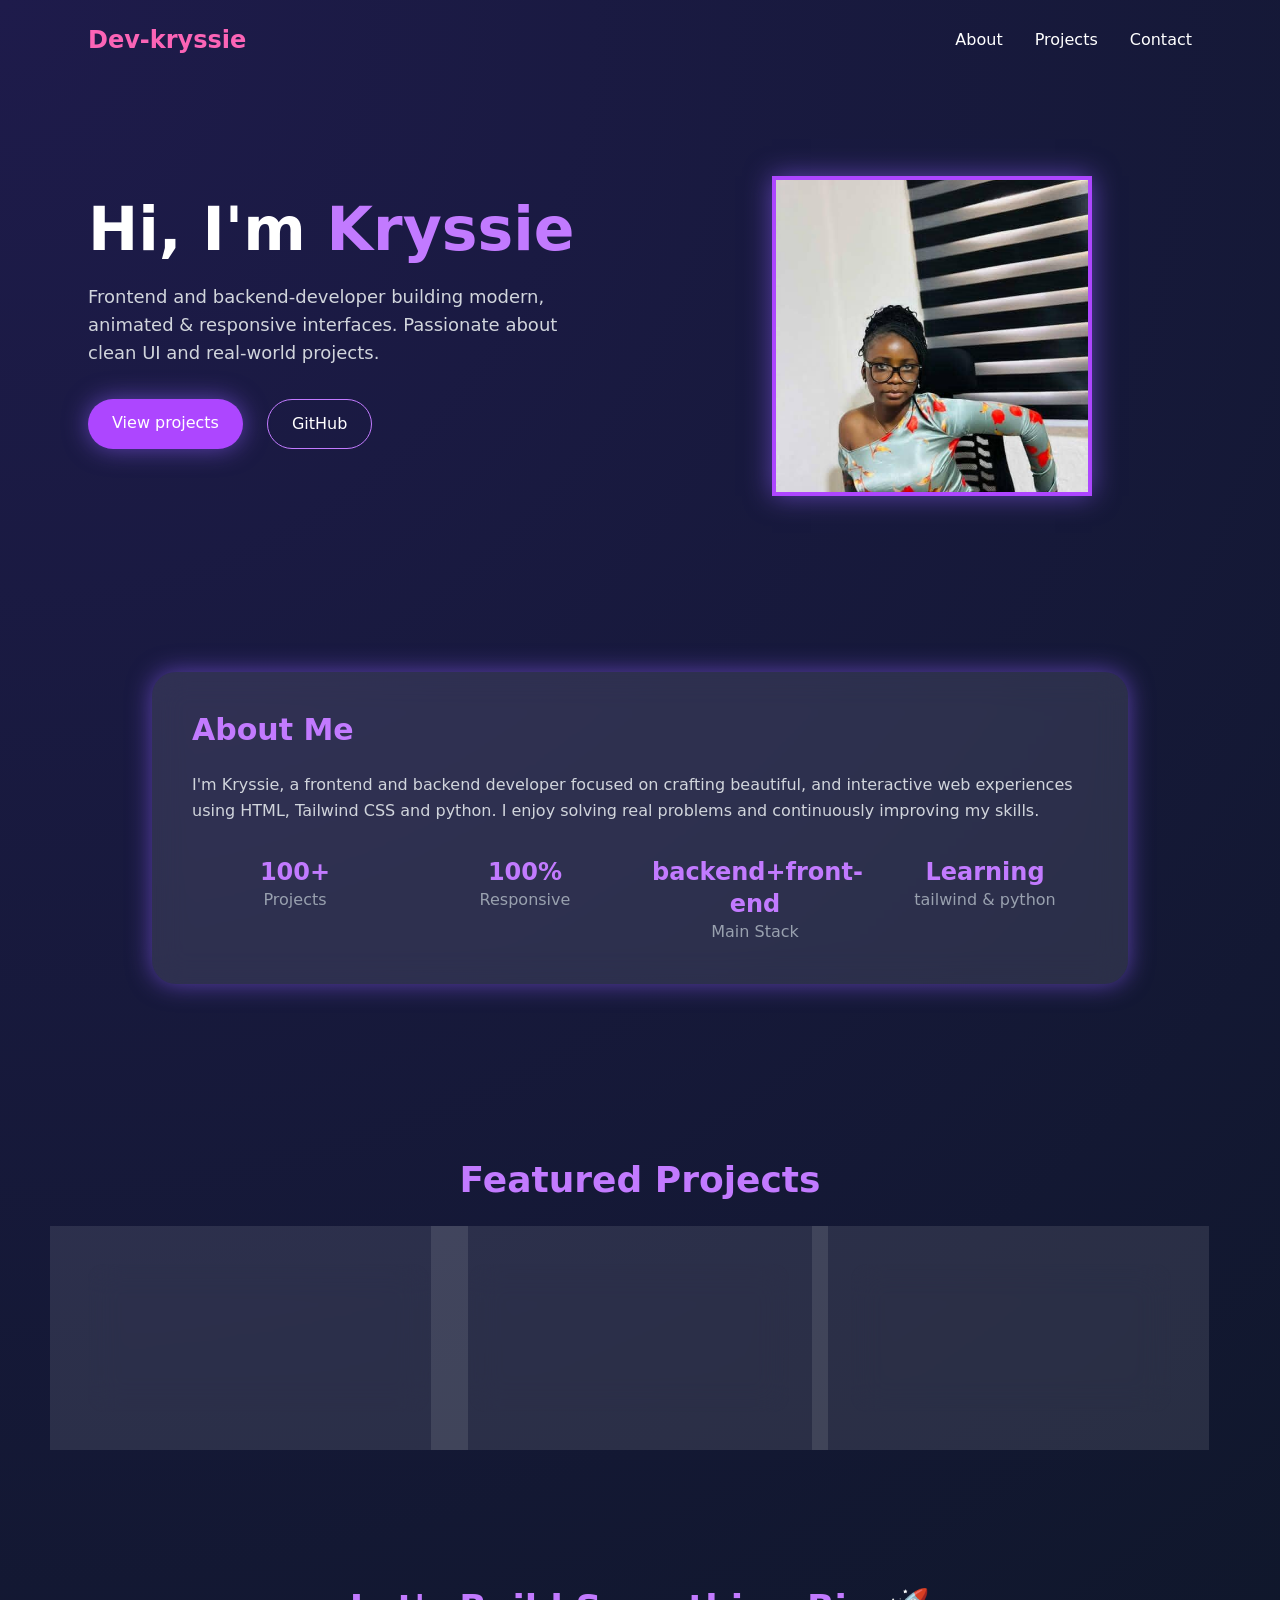
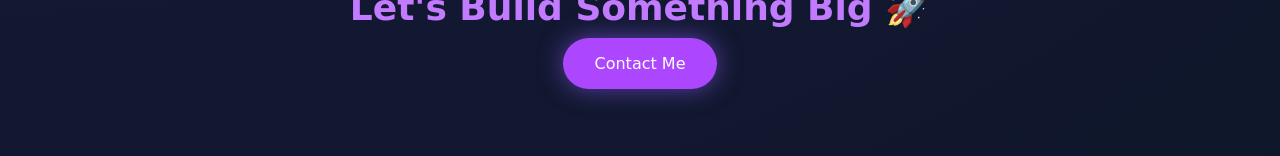
==== src/index.html @ d21af9a1 "first commit" ====
<!doctype html>
<html>
<head>
  <meta charset="UTF-8">
  <meta name="viewport" content="width=device-width, initial-scale=1.0">
  <link href="./output.css" rel="stylesheet">
</head>
<body>

  <style>
    body {
      background: radial-gradient(circle at top left, #1e1b4b, #0f172a);
    }

    .glow {
      box-shadow: 0 0 25px rgba(139, 92, 246, 0.6);
    }

    .floating {
      animation: float 4s ease-in-out infinite;
    }

    @keyframes float {
      0%,100% { transform: translateY(0); }
      50% { transform: translateY(-15px); }
    }
  </style>
</head>

<body class="text-white">

<!-- NAVBAR -->
<nav class="max-w-6xl mx-auto p-6 flex justify-between items-center">
  <h1 class="text-2xl font-bold text-pink-400">Dev-kryssie</h1>

  <div class="hidden md:flex gap-8">
    <a href="#about" class="hover:text-purple-400">About</a>
    <a href="#projects" class="hover:text-purple-400">Projects</a>
    <a href="#contact" class="hover:text-purple-400">Contact</a>
  </div>
</nav>

<!-- HERO -->
<section class="max-w-6xl mx-auto px-6 py-24 flex flex-col md:flex-row items-center gap-16">

  <!-- TEXT -->
  <div class="md:w-1/2" data-aos="fade-right">
    <h2 class="text-5xl md:text-6xl font-bold mb-6">
      Hi, I'm <span class="text-purple-400">Kryssie</span>
    </h2>

    <p class="text-gray-300 text-lg mb-8">
      Frontend and backend-developer building modern, animated & responsive interfaces.
      Passionate about clean UI and real-world projects.
    </p>

    <div class="flex gap-6">
      <a href="#projects"
         class="bg-purple-500 px-6 py-3 rounded-full glow hover:bg-purple-600 transition">
         View projects
      </a>

      <a href="https://github.com/devkryssie"
         target="_blank"
         class="border border-purple-400 px-6 py-3 rounded-full hover:bg-purple-400 hover:text-black transition">
         GitHub
      </a>
    </div>

    <!-- ICON LINKS -->
    <div class="flex gap-6 mt-6 text-2xl">
      <a href="https://github.com/christabel" target="_blank" class="hover:text-purple-400">
        <i class="fab fa-github"></i>
      </a>
      <a href="https://vercel.com/christabel" target="_blank" class="hover:text-purple-400">
        <i class="fas fa-globe"></i>
      </a>
    </div>
  </div>

  <!-- IMAGE -->
  <div class="md:w-1/2 flex justify-center" data-aos="fade-left">
    <img src="/assets/header/port.jfif"
         alt="Kryssie"
         class="w-80 h-80 object-cover  border-4 border-purple-500 glow floating">
  </div>

</section>

<!-- ABOUT -->
<section id="about" class="max-w-5xl mx-auto px-6 py-20">

  <div class="bg-white/10 backdrop-blur-lg p-10 rounded-3xl glow" data-aos="fade-up">
    <h2 class="text-3xl font-bold text-purple-400 mb-6">About Me</h2>

    <p class="text-gray-300 leading-relaxed mb-8">
      I'm Kryssie, a frontend and backend developer focused on crafting beautiful,
       and interactive web experiences using HTML, Tailwind CSS
      and python. I enjoy solving real problems and continuously improving
      my skills.
    </p>

    <!-- STATS -->
    <div class="grid grid-cols-2 md:grid-cols-4 gap-6 text-center">
      <div>
        <h4 class="text-2xl font-bold text-purple-400">100+</h4>
        <p class="text-gray-400">Projects</p>
      </div>
      <div>
        <h4 class="text-2xl font-bold text-purple-400">100%</h4>
        <p class="text-gray-400">Responsive</p>
      </div>
      <div>
        <h4 class="text-2xl font-bold text-purple-400">backend+front-end</h4>
        <p class="text-gray-400">Main Stack</p>
      </div>
      <div>
        <h4 class="text-2xl font-bold text-purple-400">Learning</h4>
        <p class="text-gray-400">tailwind & python</p>
      </div>
    </div>
  </div>

</section>

<!-- PROJECTS -->
<section id="projects" class="max-w-6xl mx-auto px-6 py-24">

  <h2 class="text-4xl font-bold text-center text-purple-400 mb-16"
      data-aos="fade-up">
      Featured Projects
  </h2>

  <div class="grid md:grid-cols-3 gap-10">

    <!-- PROJECT CARD -->
    <div class="bg-white/10 backdrop-blur-lg p-6 rounded-2xl hover:scale-105 transition glow"
         data-aos="zoom-in">
      


      <h3 class="text-xl font-semibold mb-2">fig-hostels</h3>

      <p class="text-gray-400 mb-4">
        hostel-management
      </p>

      <div class="flex gap-4">
        <a href="https://github.com/devkryssie/fig-hostels"
           target="_blank"
           class="text-purple-400 hover:underline">
           GitHub
        </a>
        <a href="https://fig-hostels.vercel.app"
           target="_blank"
           class="text-purple-400 hover:underline">
           Live Demo
        </a>
      </div>
      
    </div>

      <div class="grid md:grid-cols-3 gap-10">

    <!-- PROJECT CARD -->
    <div class="bg-white/10 backdrop-blur-lg w-80 p-6 rounded-2xl hover:scale-105 transition glow"
         data-aos="zoom-in">
      


      <h3 class="text-xl font-semibold mb-2">bank-raw_sql.py</h3>

      <p class="text-gray-400 mb-4">
        bank-raw_sql.py
      </p>

      <div class="flex gap-4">
        <a href="https://github.com/devkryssie/bank-raw_sql"
           target="_blank"
           class="text-purple-400 hover:underline">
           GitHub
        </a>
        <a href="https://christabel.vercel.app"
           target="_blank"
           class="text-purple-400 hover:underline">
           Live Demo
        </a>
      </div>
      
    </div>
  </div>
    <div class="grid md:grid-cols-3 gap-10">

    <!-- PROJECT CARD -->
    <div class="bg-white/10 backdrop-blur-lg p-6 rounded-2xl w-80 hover:scale-105 transition glow"
         data-aos="zoom-in">
      


      <h3 class="text-xl font-semibold mb-2">50-assignments.py</h3>

      <p class="text-gray-400 mb-4">
        50-assignments.py
      </p>

      <div class="flex gap-4">
        <a href="https://github.com/devkryssie/50-assignments.py"
           target="_blank"
           class="text-purple-400 hover:underline">
           GitHub
        </a>
        <a href="https://christabel.vercel.app"
           target="_blank"
           class="text-purple-400 hover:underline">
           Live Demo
        </a>
      </div>
      
    </div>
</section>

<!-- CONTACT -->
<section id="contact" class="text-center py-20">
  <h2 class="text-4xl font-bold text-purple-400 mb-6"
      data-aos="fade-up">
      Let's Build Something Big 🚀
  </h2>

  <a href="contact.html"
     class="bg-purple-500 px-8 py-4 rounded-full glow hover:bg-purple-600 transition">
     Contact Me
  </a>
</section>

<script>
  AOS.init({
    duration: 1000,
    once: true
  });
</script>


</body>
</html>
---- src/output.css ----
/*! tailwindcss v4.2.1 | MIT License | https://tailwindcss.com */
@layer properties;
@layer theme, base, components, utilities;
@layer theme {
  :root, :host {
    --font-sans: ui-sans-serif, system-ui, sans-serif, "Apple Color Emoji",
      "Segoe UI Emoji", "Segoe UI Symbol", "Noto Color Emoji";
    --font-mono: ui-monospace, SFMono-Regular, Menlo, Monaco, Consolas, "Liberation Mono",
      "Courier New", monospace;
    --color-purple-400: oklch(71.4% 0.203 305.504);
    --color-purple-500: oklch(62.7% 0.265 303.9);
    --color-purple-600: oklch(55.8% 0.288 302.321);
    --color-pink-400: oklch(71.8% 0.202 349.761);
    --color-gray-300: oklch(87.2% 0.01 258.338);
    --color-gray-400: oklch(70.7% 0.022 261.325);
    --color-black: #000;
    --color-white: #fff;
    --spacing: 0.25rem;
    --container-4xl: 56rem;
    --container-5xl: 64rem;
    --container-6xl: 72rem;
    --text-lg: 1.125rem;
    --text-lg--line-height: calc(1.75 / 1.125);
    --text-xl: 1.25rem;
    --text-xl--line-height: calc(1.75 / 1.25);
    --text-2xl: 1.5rem;
    --text-2xl--line-height: calc(2 / 1.5);
    --text-3xl: 1.875rem;
    --text-3xl--line-height: calc(2.25 / 1.875);
    --text-4xl: 2.25rem;
    --text-4xl--line-height: calc(2.5 / 2.25);
    --text-5xl: 3rem;
    --text-5xl--line-height: 1;
    --text-6xl: 3.75rem;
    --text-6xl--line-height: 1;
    --font-weight-semibold: 600;
    --font-weight-bold: 700;
    --leading-relaxed: 1.625;
    --radius-xl: 0.75rem;
    --radius-2xl: 1rem;
    --radius-3xl: 1.5rem;
    --ease-in-out: cubic-bezier(0.4, 0, 0.2, 1);
    --blur-lg: 16px;
    --default-transition-duration: 150ms;
    --default-transition-timing-function: cubic-bezier(0.4, 0, 0.2, 1);
    --default-font-family: var(--font-sans);
    --default-mono-font-family: var(--font-mono);
  }
}
@layer base {
  *, ::after, ::before, ::backdrop, ::file-selector-button {
    box-sizing: border-box;
    margin: 0;
    padding: 0;
    border: 0 solid;
  }
  html, :host {
    line-height: 1.5;
    -webkit-text-size-adjust: 100%;
    tab-size: 4;
    font-family: var(--default-font-family, ui-sans-serif, system-ui, sans-serif, "Apple Color Emoji", "Segoe UI Emoji", "Segoe UI Symbol", "Noto Color Emoji");
    font-feature-settings: var(--default-font-feature-settings, normal);
    font-variation-settings: var(--default-font-variation-settings, normal);
    -webkit-tap-highlight-color: transparent;
  }
  hr {
    height: 0;
    color: inherit;
    border-top-width: 1px;
  }
  abbr:where([title]) {
    -webkit-text-decoration: underline dotted;
    text-decoration: underline dotted;
  }
  h1, h2, h3, h4, h5, h6 {
    font-size: inherit;
    font-weight: inherit;
  }
  a {
    color: inherit;
    -webkit-text-decoration: inherit;
    text-decoration: inherit;
  }
  b, strong {
    font-weight: bolder;
  }
  code, kbd, samp, pre {
    font-family: var(--default-mono-font-family, ui-monospace, SFMono-Regular, Menlo, Monaco, Consolas, "Liberation Mono", "Courier New", monospace);
    font-feature-settings: var(--default-mono-font-feature-settings, normal);
    font-variation-settings: var(--default-mono-font-variation-settings, normal);
    font-size: 1em;
  }
  small {
    font-size: 80%;
  }
  sub, sup {
    font-size: 75%;
    line-height: 0;
    position: relative;
    vertical-align: baseline;
  }
  sub {
    bottom: -0.25em;
  }
  sup {
    top: -0.5em;
  }
  table {
    text-indent: 0;
    border-color: inherit;
    border-collapse: collapse;
  }
  :-moz-focusring {
    outline: auto;
  }
  progress {
    vertical-align: baseline;
  }
  summary {
    display: list-item;
  }
  ol, ul, menu {
    list-style: none;
  }
  img, svg, video, canvas, audio, iframe, embed, object {
    display: block;
    vertical-align: middle;
  }
  img, video {
    max-width: 100%;
    height: auto;
  }
  button, input, select, optgroup, textarea, ::file-selector-button {
    font: inherit;
    font-feature-settings: inherit;
    font-variation-settings: inherit;
    letter-spacing: inherit;
    color: inherit;
    border-radius: 0;
    background-color: transparent;
    opacity: 1;
  }
  :where(select:is([multiple], [size])) optgroup {
    font-weight: bolder;
  }
  :where(select:is([multiple], [size])) optgroup option {
    padding-inline-start: 20px;
  }
  ::file-selector-button {
    margin-inline-end: 4px;
  }
  ::placeholder {
    opacity: 1;
  }
  @supports (not (-webkit-appearance: -apple-pay-button))  or (contain-intrinsic-size: 1px) {
    ::placeholder {
      color: currentcolor;
      @supports (color: color-mix(in lab, red, red)) {
        color: color-mix(in oklab, currentcolor 50%, transparent);
      }
    }
  }
  textarea {
    resize: vertical;
  }
  ::-webkit-search-decoration {
    -webkit-appearance: none;
  }
  ::-webkit-date-and-time-value {
    min-height: 1lh;
    text-align: inherit;
  }
  ::-webkit-datetime-edit {
    display: inline-flex;
  }
  ::-webkit-datetime-edit-fields-wrapper {
    padding: 0;
  }
  ::-webkit-datetime-edit, ::-webkit-datetime-edit-year-field, ::-webkit-datetime-edit-month-field, ::-webkit-datetime-edit-day-field, ::-webkit-datetime-edit-hour-field, ::-webkit-datetime-edit-minute-field, ::-webkit-datetime-edit-second-field, ::-webkit-datetime-edit-millisecond-field, ::-webkit-datetime-edit-meridiem-field {
    padding-block: 0;
  }
  ::-webkit-calendar-picker-indicator {
    line-height: 1;
  }
  :-moz-ui-invalid {
    box-shadow: none;
  }
  button, input:where([type="button"], [type="reset"], [type="submit"]), ::file-selector-button {
    appearance: button;
  }
  ::-webkit-inner-spin-button, ::-webkit-outer-spin-button {
    height: auto;
  }
  [hidden]:where(:not([hidden="until-found"])) {
    display: none !important;
  }
}
@layer utilities {
  .mx-auto {
    margin-inline: auto;
  }
  .mt-6 {
    margin-top: calc(var(--spacing) * 6);
  }
  .mt-10 {
    margin-top: calc(var(--spacing) * 10);
  }
  .mb-2 {
    margin-bottom: calc(var(--spacing) * 2);
  }
  .mb-4 {
    margin-bottom: calc(var(--spacing) * 4);
  }
  .mb-6 {
    margin-bottom: calc(var(--spacing) * 6);
  }
  .mb-8 {
    margin-bottom: calc(var(--spacing) * 8);
  }
  .mb-16 {
    margin-bottom: calc(var(--spacing) * 16);
  }
  .flex {
    display: flex;
  }
  .grid {
    display: grid;
  }
  .hidden {
    display: none;
  }
  .table {
    display: table;
  }
  .h-7 {
    height: calc(var(--spacing) * 7);
  }
  .h-8 {
    height: calc(var(--spacing) * 8);
  }
  .h-72 {
    height: calc(var(--spacing) * 72);
  }
  .h-80 {
    height: calc(var(--spacing) * 80);
  }
  .w-1 {
    width: calc(var(--spacing) * 1);
  }
  .w-7 {
    width: calc(var(--spacing) * 7);
  }
  .w-8 {
    width: calc(var(--spacing) * 8);
  }
  .w-10 {
    width: calc(var(--spacing) * 10);
  }
  .w-72 {
    width: calc(var(--spacing) * 72);
  }
  .w-80 {
    width: calc(var(--spacing) * 80);
  }
  .w-100 {
    width: calc(var(--spacing) * 100);
  }
  .max-w-4xl {
    max-width: var(--container-4xl);
  }
  .max-w-5xl {
    max-width: var(--container-5xl);
  }
  .max-w-6xl {
    max-width: var(--container-6xl);
  }
  .border-collapse {
    border-collapse: collapse;
  }
  .transform {
    transform: var(--tw-rotate-x,) var(--tw-rotate-y,) var(--tw-rotate-z,) var(--tw-skew-x,) var(--tw-skew-y,);
  }
  .resize {
    resize: both;
  }
  .grid-cols-2 {
    grid-template-columns: repeat(2, minmax(0, 1fr));
  }
  .flex-col {
    flex-direction: column;
  }
  .items-center {
    align-items: center;
  }
  .justify-between {
    justify-content: space-between;
  }
  .justify-center {
    justify-content: center;
  }
  .gap-4 {
    gap: calc(var(--spacing) * 4);
  }
  .gap-6 {
    gap: calc(var(--spacing) * 6);
  }
  .gap-8 {
    gap: calc(var(--spacing) * 8);
  }
  .gap-10 {
    gap: calc(var(--spacing) * 10);
  }
  .gap-16 {
    gap: calc(var(--spacing) * 16);
  }
  .space-y-6 {
    :where(& > :not(:last-child)) {
      --tw-space-y-reverse: 0;
      margin-block-start: calc(calc(var(--spacing) * 6) * var(--tw-space-y-reverse));
      margin-block-end: calc(calc(var(--spacing) * 6) * calc(1 - var(--tw-space-y-reverse)));
    }
  }
  .rounded-2xl {
    border-radius: var(--radius-2xl);
  }
  .rounded-3xl {
    border-radius: var(--radius-3xl);
  }
  .rounded-full {
    border-radius: calc(infinity * 1px);
  }
  .rounded-xl {
    border-radius: var(--radius-xl);
  }
  .border {
    border-style: var(--tw-border-style);
    border-width: 1px;
  }
  .border-4 {
    border-style: var(--tw-border-style);
    border-width: 4px;
  }
  .border-purple-400 {
    border-color: var(--color-purple-400);
  }
  .border-purple-500 {
    border-color: var(--color-purple-500);
  }
  .bg-purple-500 {
    background-color: var(--color-purple-500);
  }
  .bg-white {
    background-color: var(--color-white);
  }
  .bg-white\/10 {
    background-color: color-mix(in srgb, #fff 10%, transparent);
    @supports (color: color-mix(in lab, red, red)) {
      background-color: color-mix(in oklab, var(--color-white) 10%, transparent);
    }
  }
  .object-cover {
    object-fit: cover;
  }
  .p-6 {
    padding: calc(var(--spacing) * 6);
  }
  .p-10 {
    padding: calc(var(--spacing) * 10);
  }
  .px-6 {
    padding-inline: calc(var(--spacing) * 6);
  }
  .px-8 {
    padding-inline: calc(var(--spacing) * 8);
  }
  .py-3 {
    padding-block: calc(var(--spacing) * 3);
  }
  .py-4 {
    padding-block: calc(var(--spacing) * 4);
  }
  .py-20 {
    padding-block: calc(var(--spacing) * 20);
  }
  .py-24 {
    padding-block: calc(var(--spacing) * 24);
  }
  .text-center {
    text-align: center;
  }
  .text-2xl {
    font-size: var(--text-2xl);
    line-height: var(--tw-leading, var(--text-2xl--line-height));
  }
  .text-3xl {
    font-size: var(--text-3xl);
    line-height: var(--tw-leading, var(--text-3xl--line-height));
  }
  .text-4xl {
    font-size: var(--text-4xl);
    line-height: var(--tw-leading, var(--text-4xl--line-height));
  }
  .text-5xl {
    font-size: var(--text-5xl);
    line-height: var(--tw-leading, var(--text-5xl--line-height));
  }
  .text-lg {
    font-size: var(--text-lg);
    line-height: var(--tw-leading, var(--text-lg--line-height));
  }
  .text-xl {
    font-size: var(--text-xl);
    line-height: var(--tw-leading, var(--text-xl--line-height));
  }
  .leading-relaxed {
    --tw-leading: var(--leading-relaxed);
    line-height: var(--leading-relaxed);
  }
  .font-bold {
    --tw-font-weight: var(--font-weight-bold);
    font-weight: var(--font-weight-bold);
  }
  .font-semibold {
    --tw-font-weight: var(--font-weight-semibold);
    font-weight: var(--font-weight-semibold);
  }
  .text-gray-300 {
    color: var(--color-gray-300);
  }
  .text-gray-400 {
    color: var(--color-gray-400);
  }
  .text-pink-400 {
    color: var(--color-pink-400);
  }
  .text-purple-400 {
    color: var(--color-purple-400);
  }
  .text-white {
    color: var(--color-white);
  }
  .underline {
    text-decoration-line: underline;
  }
  .outline {
    outline-style: var(--tw-outline-style);
    outline-width: 1px;
  }
  .backdrop-blur-lg {
    --tw-backdrop-blur: blur(var(--blur-lg));
    -webkit-backdrop-filter: var(--tw-backdrop-blur,) var(--tw-backdrop-brightness,) var(--tw-backdrop-contrast,) var(--tw-backdrop-grayscale,) var(--tw-backdrop-hue-rotate,) var(--tw-backdrop-invert,) var(--tw-backdrop-opacity,) var(--tw-backdrop-saturate,) var(--tw-backdrop-sepia,);
    backdrop-filter: var(--tw-backdrop-blur,) var(--tw-backdrop-brightness,) var(--tw-backdrop-contrast,) var(--tw-backdrop-grayscale,) var(--tw-backdrop-hue-rotate,) var(--tw-backdrop-invert,) var(--tw-backdrop-opacity,) var(--tw-backdrop-saturate,) var(--tw-backdrop-sepia,);
  }
  .backdrop-filter {
    -webkit-backdrop-filter: var(--tw-backdrop-blur,) var(--tw-backdrop-brightness,) var(--tw-backdrop-contrast,) var(--tw-backdrop-grayscale,) var(--tw-backdrop-hue-rotate,) var(--tw-backdrop-invert,) var(--tw-backdrop-opacity,) var(--tw-backdrop-saturate,) var(--tw-backdrop-sepia,);
    backdrop-filter: var(--tw-backdrop-blur,) var(--tw-backdrop-brightness,) var(--tw-backdrop-contrast,) var(--tw-backdrop-grayscale,) var(--tw-backdrop-hue-rotate,) var(--tw-backdrop-invert,) var(--tw-backdrop-opacity,) var(--tw-backdrop-saturate,) var(--tw-backdrop-sepia,);
  }
  .transition {
    transition-property: color, background-color, border-color, outline-color, text-decoration-color, fill, stroke, --tw-gradient-from, --tw-gradient-via, --tw-gradient-to, opacity, box-shadow, transform, translate, scale, rotate, filter, -webkit-backdrop-filter, backdrop-filter, display, content-visibility, overlay, pointer-events;
    transition-timing-function: var(--tw-ease, var(--default-transition-timing-function));
    transition-duration: var(--tw-duration, var(--default-transition-duration));
  }
  .ease-in-out {
    --tw-ease: var(--ease-in-out);
    transition-timing-function: var(--ease-in-out);
  }
  .hover\:scale-105 {
    &:hover {
      @media (hover: hover) {
        --tw-scale-x: 105%;
        --tw-scale-y: 105%;
        --tw-scale-z: 105%;
        scale: var(--tw-scale-x) var(--tw-scale-y);
      }
    }
  }
  .hover\:bg-purple-400 {
    &:hover {
      @media (hover: hover) {
        background-color: var(--color-purple-400);
      }
    }
  }
  .hover\:bg-purple-600 {
    &:hover {
      @media (hover: hover) {
        background-color: var(--color-purple-600);
      }
    }
  }
  .hover\:text-black {
    &:hover {
      @media (hover: hover) {
        color: var(--color-black);
      }
    }
  }
  .hover\:text-purple-400 {
    &:hover {
      @media (hover: hover) {
        color: var(--color-purple-400);
      }
    }
  }
  .hover\:text-white {
    &:hover {
      @media (hover: hover) {
        color: var(--color-white);
      }
    }
  }
  .hover\:underline {
    &:hover {
      @media (hover: hover) {
        text-decoration-line: underline;
      }
    }
  }
  .md\:flex {
    @media (width >= 48rem) {
      display: flex;
    }
  }
  .md\:w-1\/2 {
    @media (width >= 48rem) {
      width: calc(1 / 2 * 100%);
    }
  }
  .md\:grid-cols-3 {
    @media (width >= 48rem) {
      grid-template-columns: repeat(3, minmax(0, 1fr));
    }
  }
  .md\:grid-cols-4 {
    @media (width >= 48rem) {
      grid-template-columns: repeat(4, minmax(0, 1fr));
    }
  }
  .md\:flex-row {
    @media (width >= 48rem) {
      flex-direction: row;
    }
  }
  .md\:text-6xl {
    @media (width >= 48rem) {
      font-size: var(--text-6xl);
      line-height: var(--tw-leading, var(--text-6xl--line-height));
    }
  }
}
@property --tw-rotate-x {
  syntax: "*";
  inherits: false;
}
@property --tw-rotate-y {
  syntax: "*";
  inherits: false;
}
@property --tw-rotate-z {
  syntax: "*";
  inherits: false;
}
@property --tw-skew-x {
  syntax: "*";
  inherits: false;
}
@property --tw-skew-y {
  syntax: "*";
  inherits: false;
}
@property --tw-space-y-reverse {
  syntax: "*";
  inherits: false;
  initial-value: 0;
}
@property --tw-border-style {
  syntax: "*";
  inherits: false;
  initial-value: solid;
}
@property --tw-leading {
  syntax: "*";
  inherits: false;
}
@property --tw-font-weight {
  syntax: "*";
  inherits: false;
}
@property --tw-outline-style {
  syntax: "*";
  inherits: false;
  initial-value: solid;
}
@property --tw-backdrop-blur {
  syntax: "*";
  inherits: false;
}
@property --tw-backdrop-brightness {
  syntax: "*";
  inherits: false;
}
@property --tw-backdrop-contrast {
  syntax: "*";
  inherits: false;
}
@property --tw-backdrop-grayscale {
  syntax: "*";
  inherits: false;
}
@property --tw-backdrop-hue-rotate {
  syntax: "*";
  inherits: false;
}
@property --tw-backdrop-invert {
  syntax: "*";
  inherits: false;
}
@property --tw-backdrop-opacity {
  syntax: "*";
  inherits: false;
}
@property --tw-backdrop-saturate {
  syntax: "*";
  inherits: false;
}
@property --tw-backdrop-sepia {
  syntax: "*";
  inherits: false;
}
@property --tw-ease {
  syntax: "*";
  inherits: false;
}
@property --tw-scale-x {
  syntax: "*";
  inherits: false;
  initial-value: 1;
}
@property --tw-scale-y {
  syntax: "*";
  inherits: false;
  initial-value: 1;
}
@property --tw-scale-z {
  syntax: "*";
  inherits: false;
  initial-value: 1;
}
@layer properties {
  @supports ((-webkit-hyphens: none) and (not (margin-trim: inline))) or ((-moz-orient: inline) and (not (color:rgb(from red r g b)))) {
    *, ::before, ::after, ::backdrop {
      --tw-rotate-x: initial;
      --tw-rotate-y: initial;
      --tw-rotate-z: initial;
      --tw-skew-x: initial;
      --tw-skew-y: initial;
      --tw-space-y-reverse: 0;
      --tw-border-style: solid;
      --tw-leading: initial;
      --tw-font-weight: initial;
      --tw-outline-style: solid;
      --tw-backdrop-blur: initial;
      --tw-backdrop-brightness: initial;
      --tw-backdrop-contrast: initial;
      --tw-backdrop-grayscale: initial;
      --tw-backdrop-hue-rotate: initial;
      --tw-backdrop-invert: initial;
      --tw-backdrop-opacity: initial;
      --tw-backdrop-saturate: initial;
      --tw-backdrop-sepia: initial;
      --tw-ease: initial;
      --tw-scale-x: 1;
      --tw-scale-y: 1;
      --tw-scale-z: 1;
    }
  }
}
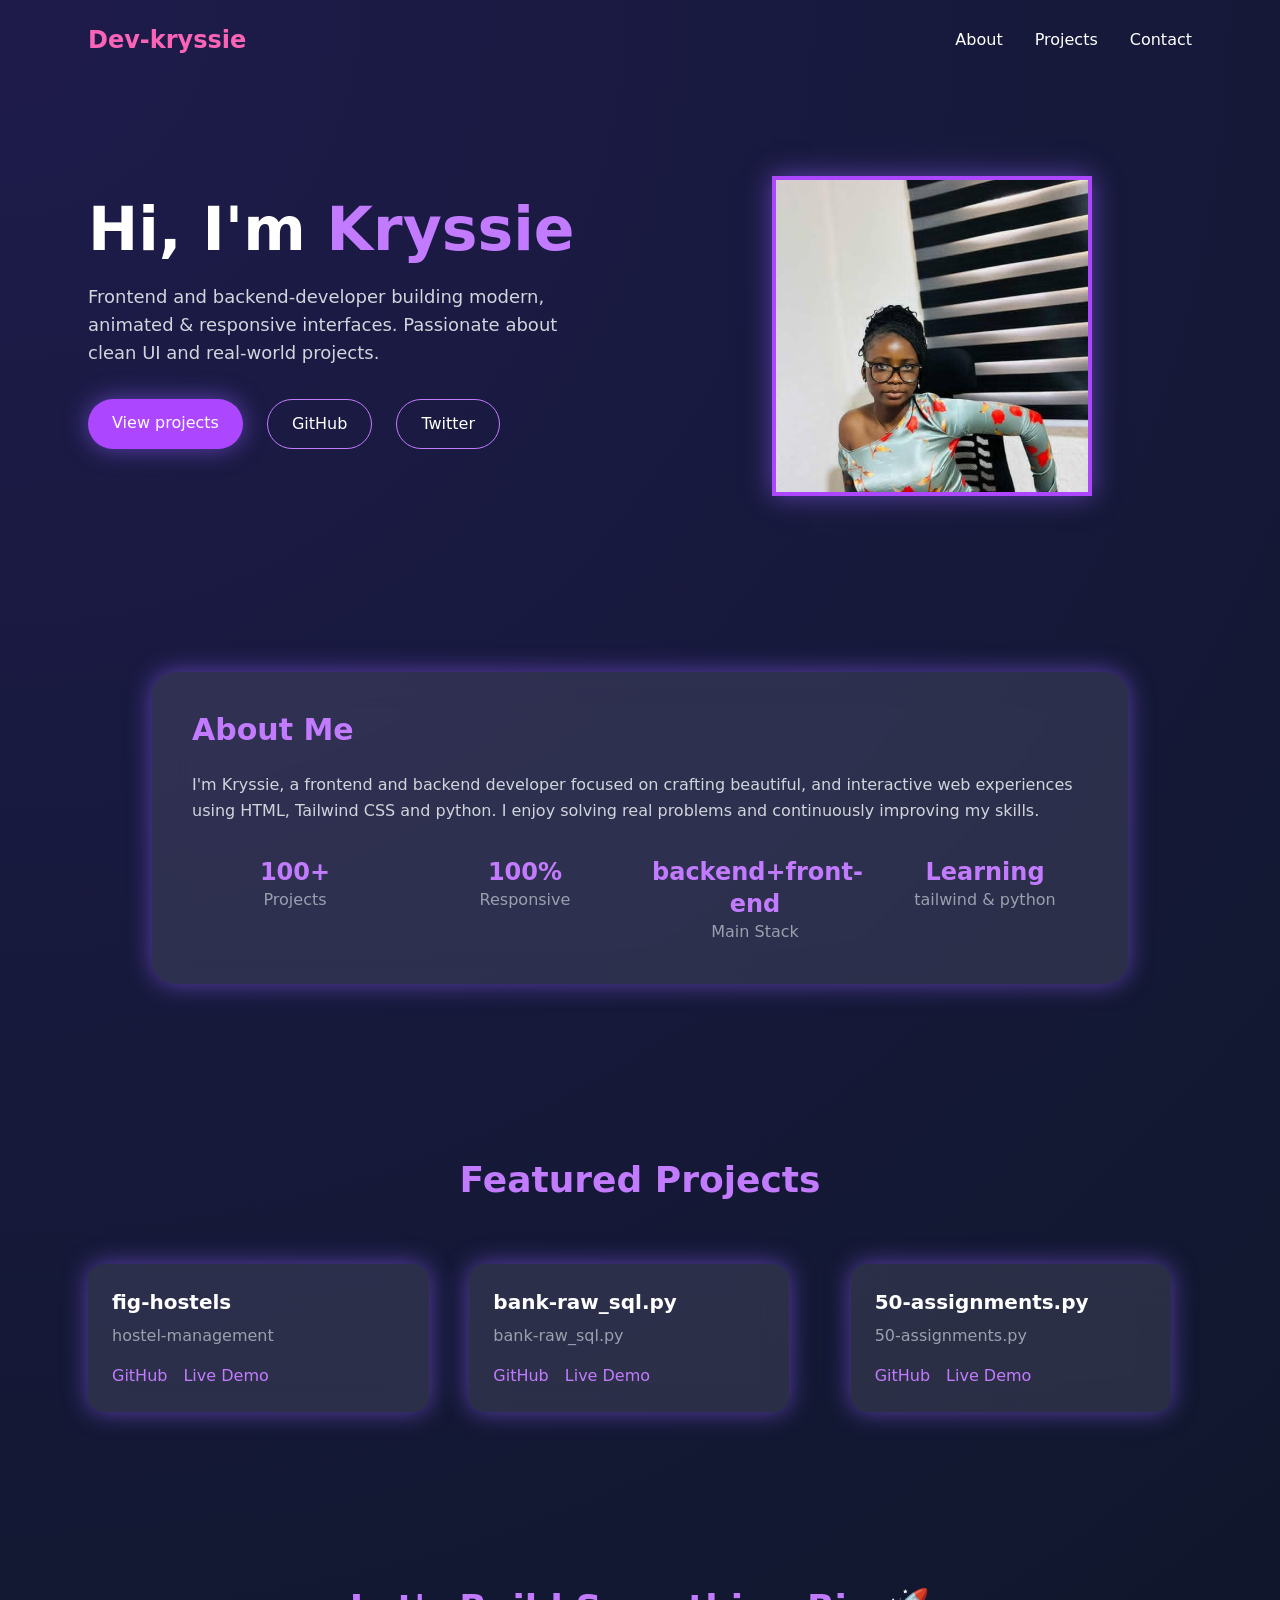
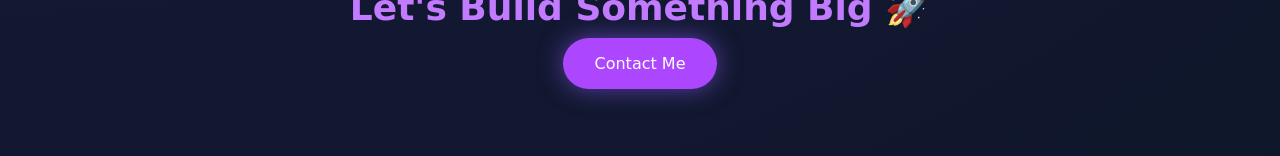
==== commit 1eefe2df: "make a change on index.html" ====
--- a/src/index.html
+++ b/src/index.html
@@ -65,6 +65,11 @@
          class="border border-purple-400 px-6 py-3 rounded-full hover:bg-purple-400 hover:text-black transition">
          GitHub
       </a>
+            <a href="https://twitter.com/christabel"
+         target="_blank"
+         class="border border-purple-400 px-6 py-3 rounded-full hover:bg-purple-400 hover:text-black transition">
+         Twitter
+      </a>
     </div>
 
     <!-- ICON LINKS -->
